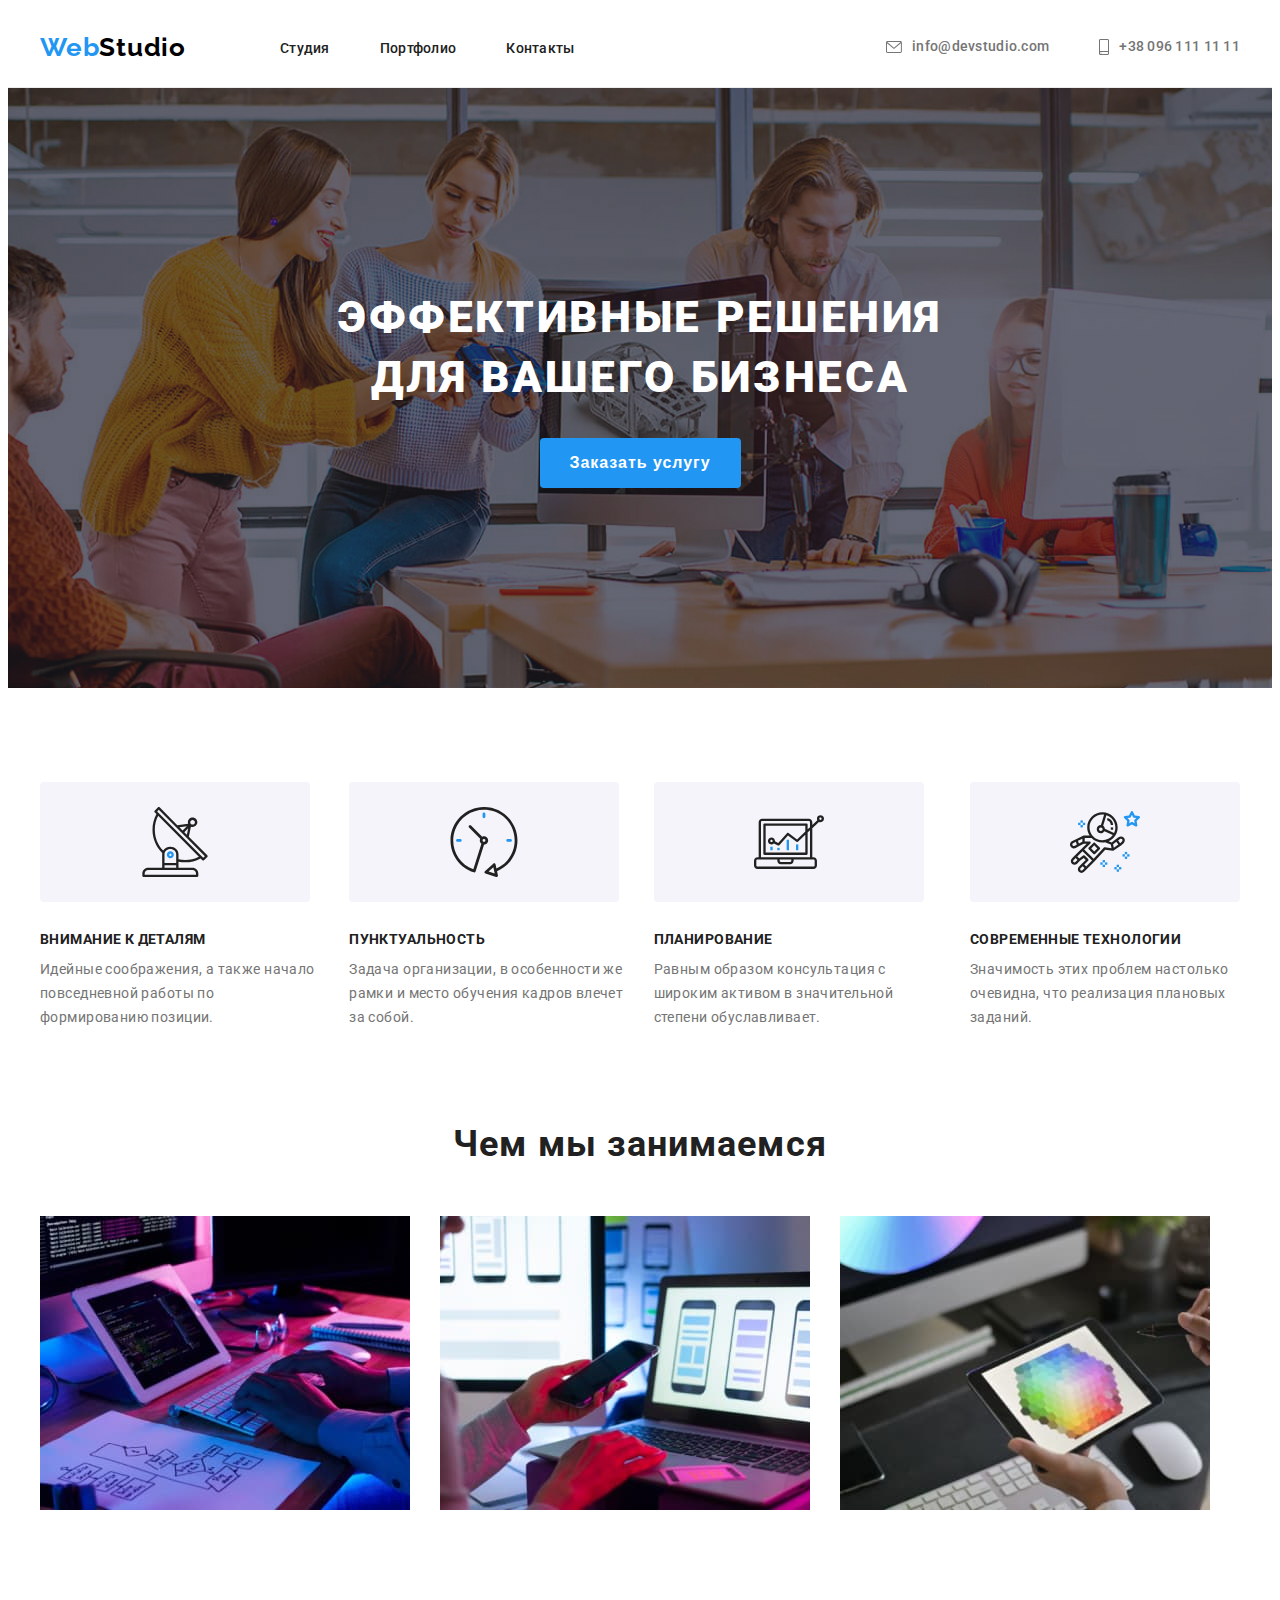
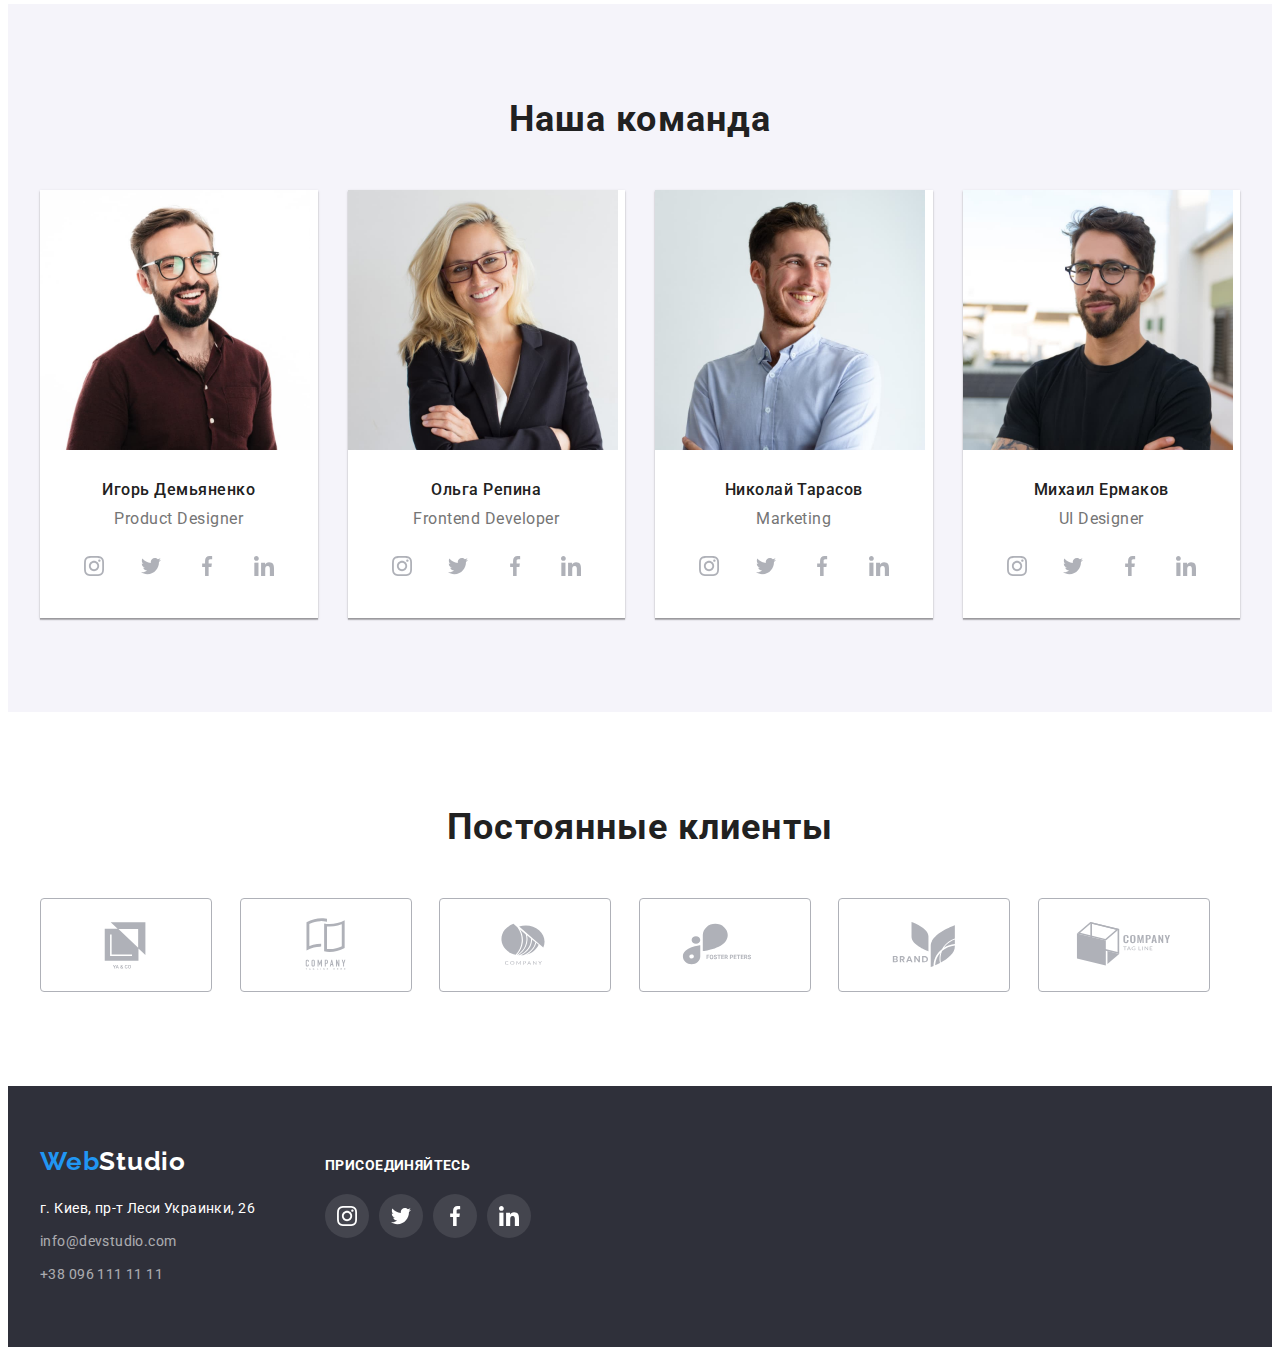
==== index.html @ 1aca2a60 "first" ====
<!DOCTYPE html>
<html lang="ru">
  <head>
    <meta charset="UTF-8" />
    <meta http-equiv="X-UA-Compatible" content="IE=edge" />
    <meta name="viewport" content="width=device-width, initial-scale=1.0" />
    <title>Главная</title>
    <link rel="preconnect" href="https://fonts.googleapis.com" />
    <link rel="preconnect" href="https://fonts.gstatic.com" crossorigin />
    <link
      href="https://fonts.googleapis.com/css2?family=Raleway:wght@700&family=Roboto:wght@400;500;700;900&display=swap"
      rel="stylesheet"
    />
    <link
      rel="stylesheet"
      href="https://cdnjs.cloudflare.com/ajax/libs/modern-normalize/1.1.0/modern-normalize.min.css"
      integrity="sha512-wpPYUAdjBVSE4KJnH1VR1HeZfpl1ub8YT/NKx4PuQ5NmX2tKuGu6U/JRp5y+Y8XG2tV+wKQpNHVUX03MfMFn9Q=="
      crossorigin="anonymous"
      referrerpolicy="no-referrer"
    />
    <link rel="stylesheet" href="./css/style.css" />
  </head>
  <body>  
    <header class="header">
      <div class="container header-container">
        <a class="logo link" href=""><span class="web">Web</span>Studio</a>
        <nav class="navigation">
          <ul class="nav-list list">
            <li class="nav-list-item">
              <a class="nav-list-link link" href="">Студия</a>
            </li>
            <li class="nav-list-item">
              <a class="nav-list-link link" href="./portfolio.html"
                >Портфолио</a
              >
            </li>
            <li class="nav-list-item">
              <a class="nav-list-link link" href="">Контакты</a>
            </li>
          </ul>
        </nav>  
          <ul class="header-contact list">
            <li class="contact-mail-block">
              <a class="contact-mail link" href="mailto:info@devstudio.com">
                <svg class="mail-icon" width="16" height="12">
                  <use href="./img/sprite.svg#icon-envelope"></use>
                </svg>
                info@devstudio.com</a>
            </li>
            <li class="contact-number-block">
              <a class="contact-number link" href="tel:+380961111111">
                <svg class="smartphone-icon" width="10" height="16">
                  <use href="./img/sprite.svg#icon-smartphone"></use>
                </svg>
                +38 096 111 11 11</a>
            </li>
          </ul>
      </div>
    </header>
    <main>
      <section class="hero">
        <div class="container">
        <h1 class="main-title">Эффективные решения для вашего бизнеса</h1>
        <button class="model-button" type="button">Заказать услугу</button>
        </div>
      </section>
      <section class="section">
        <div class="container">
          <h2 class="visually-hidden">Перечень выгод</h2>
          <ul class="benefits list">
            <li class="benefits-block">
              <div class="benefits-wraper">
                <svg class="benefits-icon" width="70" height="70">
                  <use href="./img/sprite.svg#icon-antenna"></use>
                </svg>
              </div>
              <h3 class="benefits-list">Внимание к деталям</h3>
              <p class="benefits-item">
                Идейные соображения, а также начало повседневной работы по
                формированию позиции.
              </p>
            </li>
            <li class="benefits-block">
              <div class="benefits-wraper">
                <svg class="benefits-icon" width="70" height="70">
                  <use href="./img/sprite.svg#icon-clock"></use>
                </svg>
              </div>
              <h3 class="benefits-list">Пунктуальность</h3>
              <p class="benefits-item">
                Задача организации, в особенности же рамки и место обучения
                кадров влечет за собой.
              </p>
            </li>
            <li class="benefits-block">
              <div class="benefits-wraper">
                <svg class="benefits-icon" width="70" height="70">
                  <use href="./img/sprite.svg#icon-diagram-1"></use>
                </svg>
              </div>
              <h3 class="benefits-list">Планирование</h3>
              <p class="benefits-item">
                Равным образом консультация с широким активом в значительной
                степени обуславливает.
              </p>
            </li>
            <li class="benefits-block">
              <div class="benefits-wraper">
                <svg class="benefits-icon" width="70" height="70">
                  <use href="./img/sprite.svg#icon-astronaut"></use>
                </svg>
              </div>
              <h3 class="benefits-list">Современные технологии</h3>
              <p class="benefits-item">
                Значимость этих проблем настолько очевидна, что реализация
                плановых заданий.
              </p>
            </li>
          </ul>
        </div>
      </section>
      <section class="section about-section">
        <div class="container">
        <h2 class="about">Чем мы занимаемся</h2>
        <ul class="about-item list">
          <li class="box">
            <img src="img/img1.jpg" alt="клавиатура" width="370" height="294" />
          </li>

          <li class="box">
            <img src="img/img2.jpg" alt="ноут" width="370" height="294" />
          </li>

          <li class="box">
            <img src="img/img3.jpg" alt="планшет" width="370" height="294" />
          </li>
        </ul>
        </div>
      </section>
      <section class="our-team section">
        <div class="container">
          <h2 class="team">Наша команда</h2>
          <ul class="team-list list">
              <li class="team-card">
                <img
                  src="img/img4.jpg" 
                  alt="Игорь Демьяненко"
                  width="270"
                  height="260"
                />
                <div class="worker">
                <h3 class="name">Игорь Демьяненко</h3>
                <p class="position" lang="en">Product Designer</p>
                  <ul class="social-list list">
                    <li class="social-list-item">
                      <a class="social-list-link" href="">
                        <svg class="social-list-icon" width="20" height="20">
                          <use href="./img/sprite.svg#icon-instagram"></use>
                        </svg>
                      </a>
                    </li>
                    <li class="social-list-item">
                      <a class="social-list-link" href="">
                        <svg class="social-list-icon" width="20" height="20">
                          <use href="./img/sprite.svg#icon-twitter"></use>
                        </svg>
                      </a>
                    </li>
                    <li class="social-list-item">
                      <a class="social-list-link" href="">
                        <svg class="social-list-icon" width="20" height="20">
                          <use href="./img/sprite.svg#icon-facebook"></use>
                        </svg>
                      </a>
                    </li>
                    <li class="social-list-item">
                      <a class="social-list-link" href="">
                        <svg class="social-list-icon" width="20" height="20">
                          <use href="./img/sprite.svg#icon-linkedin"></use>
                        </svg>
                      </a>
                    </li>
                  </ul>
              </li>
            <li class="team-card">
              <img
                src="img/img5.jpg"
                alt="Ольга Репина"
                width="270"
                height="260"
              />
              <div class="worker">
              <h3 class="name">Ольга Репина</h3>
              <p class="position" lang="en">Frontend Developer</p>
              <ul class="social-list list">
                <li class="social-list-item">
                  <a class="social-list-link" href="">
                    <svg class="social-list-icon" width="20" height="20">
                      <use href="./img/sprite.svg#icon-instagram"></use>
                    </svg>
                  </a>
                </li>
                <li class="social-list-item">
                  <a class="social-list-link" href="">
                    <svg class="social-list-icon" width="20" height="20">
                      <use href="./img/sprite.svg#icon-twitter"></use>
                    </svg>
                  </a>
                </li>
                <li class="social-list-item">
                  <a class="social-list-link" href="">
                    <svg class="social-list-icon" width="20" height="20">
                      <use href="./img/sprite.svg#icon-facebook"></use>
                    </svg>
                  </a>
                </li>
                <li class="social-list-item">
                  <a class="social-list-link" href="">
                    <svg class="social-list-icon" width="20" height="20">
                      <use href="./img/sprite.svg#icon-linkedin"></use>
                    </svg>
                  </a>
                </li>
              </ul>
              </div>
            </li>
            <li class="team-card">
              <img
                src="img/img6.jpg"
                alt="Николай Тарасов"
                width="270"
                height="260"
              />
              <div class="worker">
              <h3 class="name">Николай Тарасов</h3>
              <p class="position" lang="en">Marketing</p>
              <ul class="social-list list">
                <li class="social-list-item">
                  <a class="social-list-link" href="">
                    <svg class="social-list-icon" width="20" height="20">
                      <use href="./img/sprite.svg#icon-instagram"></use>
                    </svg>
                  </a>
                </li>
                <li class="social-list-item">
                  <a class="social-list-link" href="">
                    <svg class="social-list-icon" width="20" height="20">
                      <use href="./img/sprite.svg#icon-twitter"></use>
                    </svg>
                  </a>
                </li>
                <li class="social-list-item">
                  <a class="social-list-link" href="">
                    <svg class="social-list-icon" width="20" height="20">
                      <use href="./img/sprite.svg#icon-facebook"></use>
                    </svg>
                  </a>
                </li>
                <li class="social-list-item">
                  <a class="social-list-link" href="">
                    <svg class="social-list-icon" width="20" height="20">
                      <use href="./img/sprite.svg#icon-linkedin"></use>
                    </svg>
                  </a>
                </li>
              </ul>
              </div>
            </li>
            <li class="team-card">
              <img
                src="img/img7.jpg"
                alt="Михаил Ермаков"
                width="270"
                height="260"
              />
              <div class="worker">
              <h3 class="name">Михаил Ермаков</h3>
              <p class="position" lang="en">UI Designer</p>
              <ul class="social-list list">
                <li class="social-list-item">
                  <a class="social-list-link" href="">
                    <svg class="social-list-icon" width="20" height="20">
                      <use href="./img/sprite.svg#icon-instagram"></use>
                    </svg>
                  </a>
                </li>
                <li class="social-list-item">
                  <a class="social-list-link" href="">
                    <svg class="social-list-icon" width="20" height="20">
                      <use href="./img/sprite.svg#icon-twitter"></use>
                    </svg>
                  </a>
                </li>
                <li class="social-list-item">
                  <a class="social-list-link" href="">
                    <svg class="social-list-icon" width="20" height="20">
                      <use href="./img/sprite.svg#icon-facebook"></use>
                    </svg>
                  </a>
                </li>
                <li class="social-list-item">
                  <a class="social-list-link" href="">
                    <svg class="social-list-icon" width="20" height="20">
                      <use href="./img/sprite.svg#icon-linkedin"></use>
                    </svg>
                  </a>
                </li>
              </ul>
              </div>
            </li>
          </ul>
        </div>
      </section>
      <section class="clients section">
        <div class="container">
          <h2 class="clients-title">Постоянные клиенты</h2>
          <ul class="clients-list list">
            <li class="clients-list-item">
              <a class="clients-icon" href="">
                <svg class="clients-icon-logo" width="106" height="60">
                  <use href="./img/sprite.svg#icon-Logo" width="106" height="60">
                  </use>
                </svg>
              </a>
            </li>
            <li class="clients-list-item">
              <a class="clients-icon" href="">
                <svg class="clients-icon-logo" width="106" height="60">
                  <use href="./img/sprite.svg#icon-Logo-1" width="106" height="60">
                  </use>
                </svg>
              </a>
            </li>
            <li class="clients-list-item">
              <a class="clients-icon" href="">
                <svg class="clients-icon-logo" width="106" height="60">
                  <use href="./img/sprite.svg#icon-Logo-2" width="106" height="60">
                  </use>
                </svg>
              </a>
            </li>
            <li class="clients-list-item">
              <a class="clients-icon" href="">
                <svg class="clients-icon-logo" width="106" height="60">
                  <use href="./img/sprite.svg#icon-Logo-3" width="106" height="60">
                  </use>
                </svg>
              </a>
            </li>
            <li class="clients-list-item">
              <a class="clients-icon" href="">
                <svg class="clients-icon-logo" width="106" height="60">
                  <use href="./img/sprite.svg#icon-Logo-4" width="106" height="60">
                  </use>
                </svg>
              </a>
            </li>
            <li class="clients-list-item">
              <a class="clients-icon" href="">
                <svg class="clients-icon-logo" width="106" height="60">
                  <use href="./img/sprite.svg#icon-Logo-5" width="106" height="60">
                  </use>
                </svg>
              </a>
            </li>
          </ul>
        </div>
      </section>
    </main>
    <footer class="footer">
      <div class="footer-adress container">
        <div>
          <a class="logo-footer link" href=""
            ><span class="web-footer">Web</span>Studio</a>
          <address class="info-footer">
            <ul class="footer-list list">
              <li class="about-footer">
                <a
                  class="adres link"
                  href="https://goo.gl/maps/2WYLxE3mtBU3Ya3W9"
                  target="_blank"
                  rel="noopener noreferrer"
                  >г. Киев, пр-т Леси Украинки, 26</a
                >
              </li>
              <li class="about-footer">
                <a class="mail-footer link" href="mailto:info@devstudio.com"
                  >info@devstudio.com</a
                >
              </li>
              <li class="about-footer">
                <a class="tel-footer link" href="tel:+380961111111"
                  >+38 096 111 11 11</a
                >
              </li>
            </ul>
          </address>
        </div>
      <div class="footer-social">
        <h2 class="connect" >
          Присоединяйтесь
        </h2>
        <ul class="footer-list-social list" >
          <li class="social-list-item">
            <a class="footer-social-list-link" href="">
              <svg class="footer-social-list-icon" width="20" height="20">
                <use href="./img/sprite.svg#icon-instagram"></use>
              </svg>
            </a>
          </li>
          <li class="social-list-item">
            <a class="footer-social-list-link" href="">
              <svg class="footer-social-list-icon" width="20" height="20">
                <use href="./img/sprite.svg#icon-twitter"></use>
              </svg>
            </a>
          </li>
          <li class="social-list-item">
            <a class="footer-social-list-link" href="">
              <svg class="footer-social-list-icon" width="20" height="20">
                <use href="./img/sprite.svg#icon-facebook"></use>
              </svg>
            </a>
          </li>
          <li class="social-list-item">
            <a class="footer-social-list-link" href="">
              <svg class="footer-social-list-icon" width="20" height="20">
                <use href="./img/sprite.svg#icon-linkedin"></use>
              </svg>
            </a>
          </li>
        </ul>
      </div>
    </div>
    </footer>
  </body>
</html>
---- css/style.css ----
:root {
  --primary-font-family: "Roboto", sans-serif;
  --secondary-font-family: "Raleway", sans-serif;
  --accent-color: #2196f3;
  --primery-text-color: #212121;
  --secondary-text-color-light: #757575;
  --secondary-text-color-dark: #ffffff;
  --primery-text-color-logo: #000000;
}
body {
  font-family: var(--primary-font-family);
}
h1,
h2,
h3,
h4,
h5,
h6,
p {
  margin-top: 0;
  margin-bottom: 0;
}
ul {
  margin-top: 0;
  margin-bottom: 0;
  padding-left: 0;
}
img {
  display: block;
  max-width: 100%;
  height: auto;
}
.list {
  list-style: none;
  padding: 0;
  margin: 0;
}
.link {
  text-decoration: none;
}
.container {
  width: 1200px;
  padding-left: 15px;
  padding-right: 15px;
  margin-left: auto;
  margin-right: auto;
}
.visually-hidden {
  position: absolute;
  width: 1px;
  height: 1px;
  margin: -1px;
  border: 0;
  padding: 0;
  white-space: nowrap;
  clip-path: inset(100%);
  clip: rect(0 0 0 0);
  overflow: hidden;
}
.header {
  padding-top: 24px;
  padding-bottom: 24px;
  border-bottom: 1px solid #ececec;
}
.header-container {
  display: flex;
  align-items: center;
}
.nav-list {
  display: flex;
  align-items: center;
}
.header-contact {
  margin-left: auto;
  display: flex;
}
.nav-list-item:not(:last-child) {
  margin-right: 50px;
}
.logo {
  font-family: var(--secondary-font-family);
  font-weight: 700;
  font-size: 26px;
  line-height: 1.19;
  letter-spacing: 0.03em;
  color: var(--primery-text-color-logo);
  margin-right: 94px;
}
.web {
  color: var(--accent-color);
}
.nav-list-link {
  font-weight: 500;
  font-size: 14px;
  line-height: 1.14;
  letter-spacing: 0.02em;
  color: var(--primery-text-color);
}
.nav-list-link:hover,
.nav-list-link:focus {
  color: var(--accent-color);
}
.contact-mail-block {
  display: flex;
  margin-right: 50px;
}
.contact-mail {
  display: flex;
  align-items: center;
  font-weight: 500;
  font-size: 14px;
  line-height: 1.14;
  letter-spacing: 0.02em;
  color: var(--secondary-text-color-light);
}
.contact-mail:hover,
.contact-mail:focus {
  color: var(--accent-color);
}
.mail-icon {
  margin-right: 10px;
  fill: currentColor;
  height: 16px;
}
.contact-number-block {
  display: flex;
}
.smartphone-icon {
  margin-right: 10px;
  fill: currentColor;
  height: 16px;
}
.contact-number {
  display: flex;
  align-items: center;
  font-weight: 500;
  font-size: 14px;
  line-height: 1.14;
  letter-spacing: 0.02em;
  color: var(--secondary-text-color-light);
}
.contact-number:hover,
.contact-number:focus {
  color: var(--accent-color);
}
.hero {
  background-image: linear-gradient(
      rgba(47, 48, 58, 0.4),
      rgba(47, 48, 58, 0.4)
    ),
    url("../img/hero/Img\ \(9\).jpg");
  background-size: cover;
  background-repeat: no-repeat;
  background-position: center;
  margin-left: auto;
  margin-right: auto;
  max-width: 1600px;
  background-color: #c4c4c4;
  text-align: center;
  padding: 200px 0;
  
}
.model-button {
  padding: 10px 30px;
  border-radius: 4px;
  font-weight: 700;
  font-size: 16px;
  line-height: 1.88;
  letter-spacing: 0.06em;
  color: var(--secondary-text-color-dark);
  cursor: pointer;
  border: transparent;
  background-color: #2196f3;
}
.model-button:hover,
.model-button:focus {
  background-color: var(--accent-color);
  color: var(--secondary-text-color-dark);
}
.main-title {
  width: 696px;
  margin: 0 auto 30px;
  font-weight: 900;
  font-size: 44px;
  line-height: 1.36;
  letter-spacing: 0.06em;
  text-transform: uppercase;
  color: var(--secondary-text-color-dark);
}
.section {
  padding-top: 94px;
  padding-bottom: 94px;
}
.pane {
  display: none;
}
.benefits {
  display: flex;
  flex-basis: calc((100% - 90px) / 4);
}
.benefits-block:not(:last-child) {
  margin-right: 30px;
}
.benefits-wraper {
  display: flex;
  justify-content: center;
  align-items: center;
  width: 270px;
  height: 120px;
  margin-bottom: 30px;
  border-radius: 4px;
  background-color: #f5f4fa;
}
.benefits-list {
  margin-bottom: 10px;
  font-weight: 700;
  font-size: 14px;
  line-height: 1.14;
  letter-spacing: 0.03em;
  text-transform: uppercase;
  color: var(--primery-text-color);
}
.benefits-item {
  font-size: 14px;
  line-height: 1.71;
  letter-spacing: 0.03em;
  color: var(--secondary-text-color-light);
}
.about-section {
  padding-top: 0px;
}
.about {
  text-align: center;
  margin-bottom: 50px;
  font-weight: 700;
  font-size: 36px;
  line-height: 1.17;
  letter-spacing: 0.03em;
  color: var(--primery-text-color);
}
.about-item {
  display: flex;
  flex-basis: calc((100% - 60px) / 3);
}
.box:not(:last-child) {
  margin-right: 30px;
}
/* Секция Команда*/

.our-team {
  background-color: #f5f4fa;
}
.team {
  margin-bottom: 50px;
  text-align: center;
  font-weight: 700;
  font-size: 36px;
  line-height: 1.17;
  letter-spacing: 0.03em;
  color: var(--primery-text-color);
}
.team-list {
  display: flex;
  margin-left: -30px;
  margin-top: -30px;
}
.team-card {
  box-shadow: 0px 1px 3px rgba(0, 0, 0, 0.12), 0px 1px 1px rgba(0, 0, 0, 0.14),
    0px 2px 1px rgba(0, 0, 0, 0.2);
  flex-basis: calc((100% - 90px) / 4);
  margin-left: 30px;
  margin-top: 30px;
  background-color: #ffffff;
}
.worker {
  padding-top: 30px;
  padding-bottom: 30px;
  padding-left: 32px;
  padding-right: 32px;
}
.name {
  text-align: center;
  font-weight: 500;
  font-size: 16px;
  line-height: 1.19;
  letter-spacing: 0.03em;
  color: var(--primery-text-color);
}
.position {
  text-align: center;
  margin-top: 10px;
  font-size: 16px;
  line-height: 1.19;
  letter-spacing: 0.03em;
  color: var(--secondary-text-color-light);
  margin-bottom: 16px;
}
.social-list {
  display: flex;
  justify-content: space-between;
}
.social-list-link {
  display: flex;
  align-items: center;
  justify-content: center;
  width: 44px;
  height: 44px;
  border-radius: 50%;
}
.social-list-icon {
  fill: #afb1b8;
}
.social-list-link:hover,
.social-list-link:focus {
  background-color: #2196f3;
}
.social-list-link:hover .social-list-icon,
.social-list-link:focus .social-list-icon {
  fill: #ffffff;
}
/* Секция клиенты */
.clients-title {
  text-align: center;
  margin-bottom: 50px;
  font-weight: 700;
  font-size: 36px;
  line-height: 1.17;
  letter-spacing: 0.03em;
  color: var(--primery-text-color);
}
.clients-list {
  display: flex;
  justify-content: space-between;

  width: 1170px;
}
.clients-icon {
  display: flex;
  align-items: center;
  justify-content: center;
  width: 170px;
  height: 92px;
  border: 1px solid #afb1b8;
  border-radius: 4px;
}
.clients-icon-logo {
  fill: #afb1b8;
}
.clients-icon-logo:hover {
  fill: #2196f3;
}
.clients-icon:hover {
  color: #2196f3;
  border: 1px solid #2196f3;
}

/*  Футер  */

.logo-footer {
  font-family: var(--secondary-font-family);
  font-weight: 700;
  font-size: 26px;
  line-height: 1.19;
  letter-spacing: 0.03em;
  color: var(--secondary-text-color-dark);
}
.footer {
  padding-bottom: 60px;
  padding-top: 60px;
  background-color: #2f303a;
}
.footer-adress {
  display: flex;
  align-items: baseline;
}
.web-footer {
  color: var(--accent-color);
}
.info-footer {
  margin-top: 20px;
}

.about-footer:not(:last-child) {
  margin-bottom: 9px;
}
.adres {
  font-style: normal;
  font-weight: normal;
  font-size: 14px;
  line-height: 1.71;
  letter-spacing: 0.03em;
  color: var(--secondary-text-color-dark);
}
.mail-footer {
  font-style: normal;
  font-size: 14px;
  line-height: 1.71;
  letter-spacing: 0.03em;
  color: var(--secondary-text-color-dark);
  opacity: 0.6;
}
.tel-footer {
  font-style: normal;
  font-size: 14px;
  line-height: 1.71;
  letter-spacing: 0.03em;
  color: var(--secondary-text-color-dark);
  opacity: 0.6;
}
.footer-social {
  margin-left: 70px;
}
.footer-list-social {
  display: flex;
}
.connect {
  font-family: inherit;
  font-style: normal;
  font-weight: 700;
  font-size: 14px;
  line-height: 1.14;
  letter-spacing: 00.03em;
  text-transform: uppercase;
  color: var(--secondary-text-color-dark);
  margin-bottom: 20px;
}
.footer-social-list-link {
  display: flex;
  align-items: center;
  justify-content: center;
  width: 44px;
  height: 44px;
  border-radius: 50%;
  background-color: rgba(255, 255, 255, 0.1);
}
.footer-social-list-link:hover,
.footer-social-list-link:focus {
  background-color: #2196f3;
}
.footer-social-list-icon {
  fill: #ffffff;
}
.social-list-item:not(:last-child) {
  margin-right: 10px;
}
/* portfolio works */
.portfolio-list {
  display: flex;
  justify-content: center;
}
.filter:not(:last-child) {
  margin-right: 8px;
}
.model-button-filter {
  font-weight: 500;
  font-size: 16px;
  line-height: 1.63;
  background-color: #f5f4fa;
  color: var(--primery-text-color);
  cursor: pointer;
  border-radius: 4px;
  border: transparent;
}

.model-button-filter:hover,
.model-button-filter:focus {
  box-shadow: 0px 3px 1px rgba(0, 0, 0, 0.1), 0px 1px 2px rgba(0, 0, 0, 0.08),
    0px 2px 2px rgba(0, 0, 0, 0.12);
  background-color: var(--accent-color);
  color: var(--secondary-text-color-dark);
}
.project {
  display: flex;
  flex-wrap: wrap;
  margin-left: -30px;
  margin-top: 50px;
  margin-bottom: -30px;
}
.project-group {
  margin-left: 30px;
  margin-bottom: 30px;
  width: 370px;
  height: 404px;
}

.work-link {
  display: block;
  text-decoration: none;
  color: inherit;
 
}
.work-link:hover,
.work-link:focus {
  box-shadow: 0px 1px 1px rgba(0, 0, 0, 0.12), 0px 4px 4px rgba(0, 0, 0, 0.06),
    1px 4px 6px rgba(0, 0, 0, 0.16);
}
.group {
  padding: 20px 24px;
  border-bottom: 1px solid #eeeeee;
  border-left: 1px solid #eeeeee;
  border-right: 1px solid #eeeeee;
}
.works {
  margin-bottom: 4px;
  font-weight: 700;
  font-size: 18px;
  line-height: 2;
  letter-spacing: 0.06em;
  color: var(--primery-text-color);
}
.works-item {
  font-size: 16px;
  line-height: 1.88;
  letter-spacing: 0.03em;
  color: var(--secondary-text-color-light);
}
.overlay-card {
  position: relative;
  overflow: hidden;
}

/* portfolio footer */
.adres:hover,
.adres:focus {
  color: var(--accent-color);
}
.mail-footer:hover,
.mail-footer:focus {
  color: var(--accent-color);
}
.tel-footer:hover,
.tel-footer:focus {
  color: var(--accent-color);
}
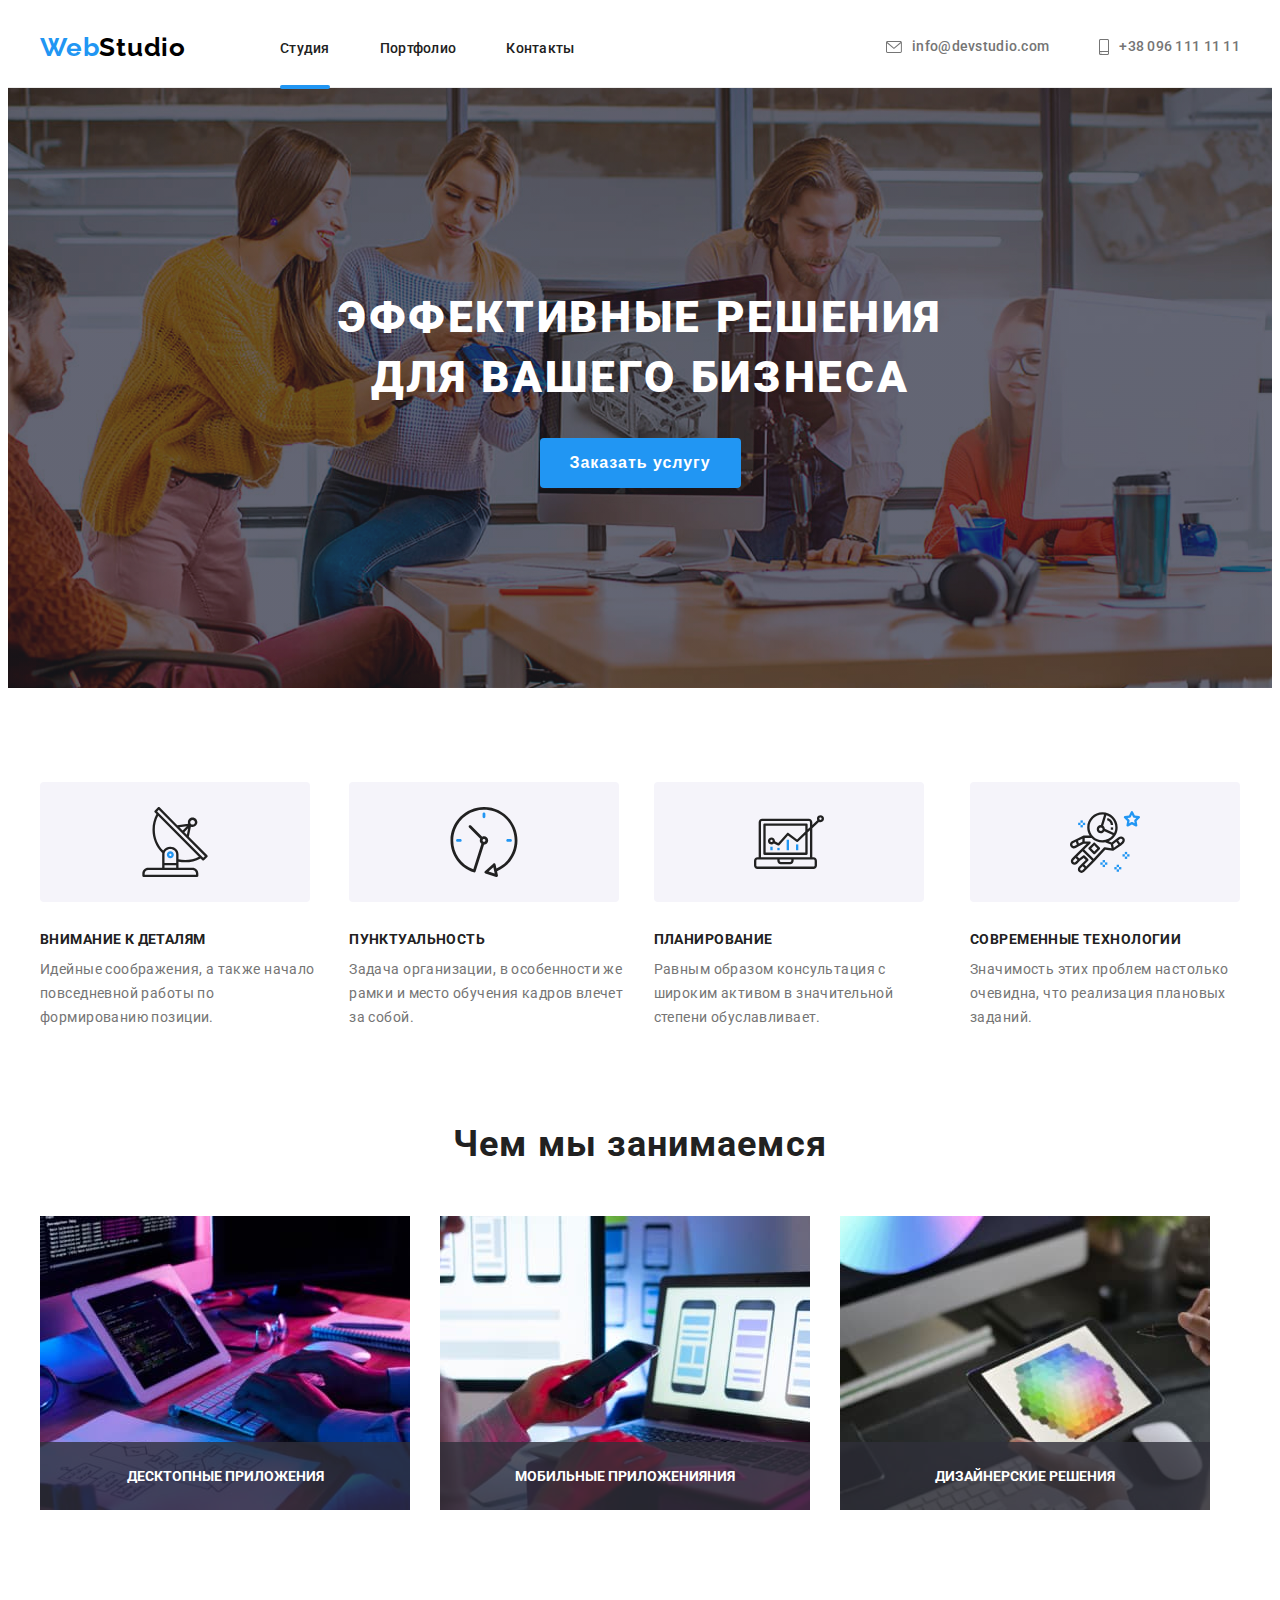
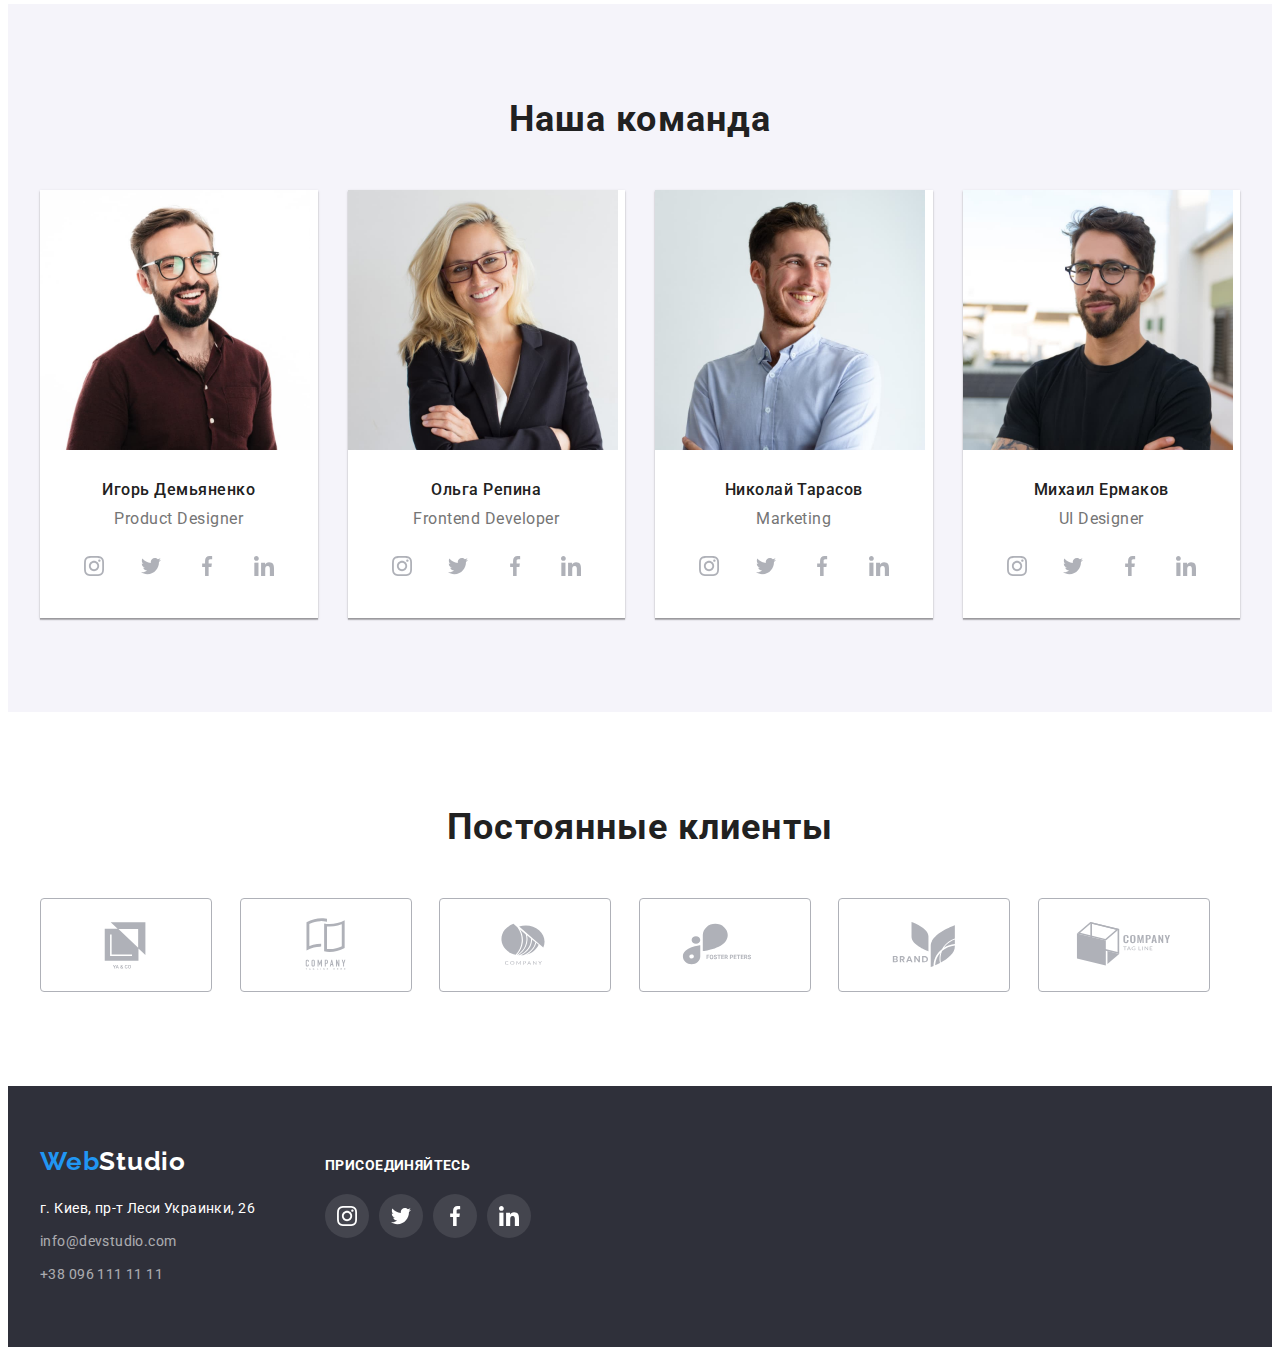
==== commit a7189dfc: "finish" ====
--- a/index.html
+++ b/index.html
@@ -27,7 +27,7 @@
         <nav class="navigation">
           <ul class="nav-list list">
             <li class="nav-list-item">
-              <a class="nav-list-link link" href="">Студия</a>
+              <a class="nav-list-link link current" href="">Студия</a>
             </li>
             <li class="nav-list-item">
               <a class="nav-list-link link" href="./portfolio.html"
@@ -61,7 +61,7 @@
       <section class="hero">
         <div class="container">
         <h1 class="main-title">Эффективные решения для вашего бизнеса</h1>
-        <button class="model-button" type="button">Заказать услугу</button>
+        <button class="model-button" type="button" data-modal-open>Заказать услугу</button>
         </div>
       </section>
       <section class="section">
@@ -125,14 +125,17 @@
         <ul class="about-item list">
           <li class="box">
             <img src="img/img1.jpg" alt="клавиатура" width="370" height="294" />
+          <p class="box-overlay" >Десктопные приложения</p>
           </li>
 
           <li class="box">
             <img src="img/img2.jpg" alt="ноут" width="370" height="294" />
+            <p class="box-overlay" >Мобильные приложенияния</p>
           </li>
 
           <li class="box">
             <img src="img/img3.jpg" alt="планшет" width="370" height="294" />
+            <p class="box-overlay" >Дизайнерские решения</p>
           </li>
         </ul>
         </div>
@@ -433,5 +436,15 @@
       </div>
     </div>
     </footer>
+    <div class="backdrop is-hidden" data-modal>
+      <div class="modal">
+        <button type="button" class="modal-close-btn" data-modal-close>
+            <svg class="modal-close-icon" width="18" height="18">
+              <use href="./img/sprite.svg#icon-close" ></use>
+            </svg>
+        </button>
+      </div>
+    </div>
+    <script src="./js/modal.js"></script>
   </body>
 </html>
--- a/css/style.css
+++ b/css/style.css
@@ -99,6 +99,20 @@
 .nav-list-link:hover,
 .nav-list-link:focus {
   color: var(--accent-color);
+}
+.nav-list-item {
+  position: relative;
+}
+.current::after {
+  content: '';
+  position: absolute;
+  bottom: -32px;
+  left: 0;
+  width: 100%;
+  height: 4px;
+  border-radius: 2px;
+  background-color: var(--accent-color);
+
 }
 .contact-mail-block {
   display: flex;
@@ -245,6 +259,27 @@
 .box:not(:last-child) {
   margin-right: 30px;
 }
+.box {
+  position: relative;
+}
+.box-overlay {
+  position: absolute;
+  bottom: 0;
+  left: 0;
+  width: 100%;
+  font-family: 'Roboto';
+  font-style: normal;
+  font-weight: 700;
+  font-size: 14px;
+  line-height: 16px;
+  padding-top: 26px;
+  padding-bottom: 26px;
+  text-align: center;
+  text-transform: uppercase;
+  color: var(--secondary-text-color-dark);
+  background: rgba(47, 48, 58, 0.8)
+}
+
 /* Секция Команда*/
 
 .our-team {
@@ -518,7 +553,28 @@
   position: relative;
   overflow: hidden;
 }
-
+.overlay {
+  position: absolute;
+  top: 0;
+  left: 0;
+  width: 100%;
+  height: 100%;
+  background-color: rgba(33, 150, 243, 0.9);
+  color: var(--secondary-text-color-dark);
+  padding: 62px 24px;
+  font-family: var(--primary-font-family);
+  font-style: normal;
+  font-weight: 400;
+  font-size: 18px;
+  line-height: 28px;
+  letter-spacing: 0.03em;
+  overflow: auto;
+  transform: translateY(100%);
+  transition: transform 250ms cubic-bezier(0.4, 0, 0.2, 1);
+}
+.work-link:hover .overlay {
+  transform: translateY(0%);
+}
 /* portfolio footer */
 .adres:hover,
 .adres:focus {
@@ -532,3 +588,43 @@
 .tel-footer:focus {
   color: var(--accent-color);
 }
+/* backdrop  */
+.backdrop {
+ position: fixed;
+ top: 0;
+ left: 0;
+ width: 100%; 
+ height: 100%;
+ background-color: rgba(0, 0, 0, 0.2);
+ transition: opacity 500ms linear, visibility 500ms linear ;
+}
+.backdrop.is-hidden {
+  opacity: 0;
+  visibility: hidden;
+  pointer-events: none;
+}
+.modal {
+  width: 528px;
+  height: 580px;
+  background-color: #ffffff;
+  position: absolute;
+  top: 50%;
+  left: 50%;
+  transform: translate(-50%,-50%);
+  
+}
+.modal-close-btn {
+  position: absolute;
+  top: 8px;
+  right: 8px;
+  padding: 0;
+  display: flex;
+  justify-content: center;
+  align-items: center;
+  width: 30px;
+  height: 30px;
+  border-radius: 50%;
+  border: 1px solid rgba(0, 0, 0, 0.1);
+  background-color: transparent;
+cursor: pointer;
+}